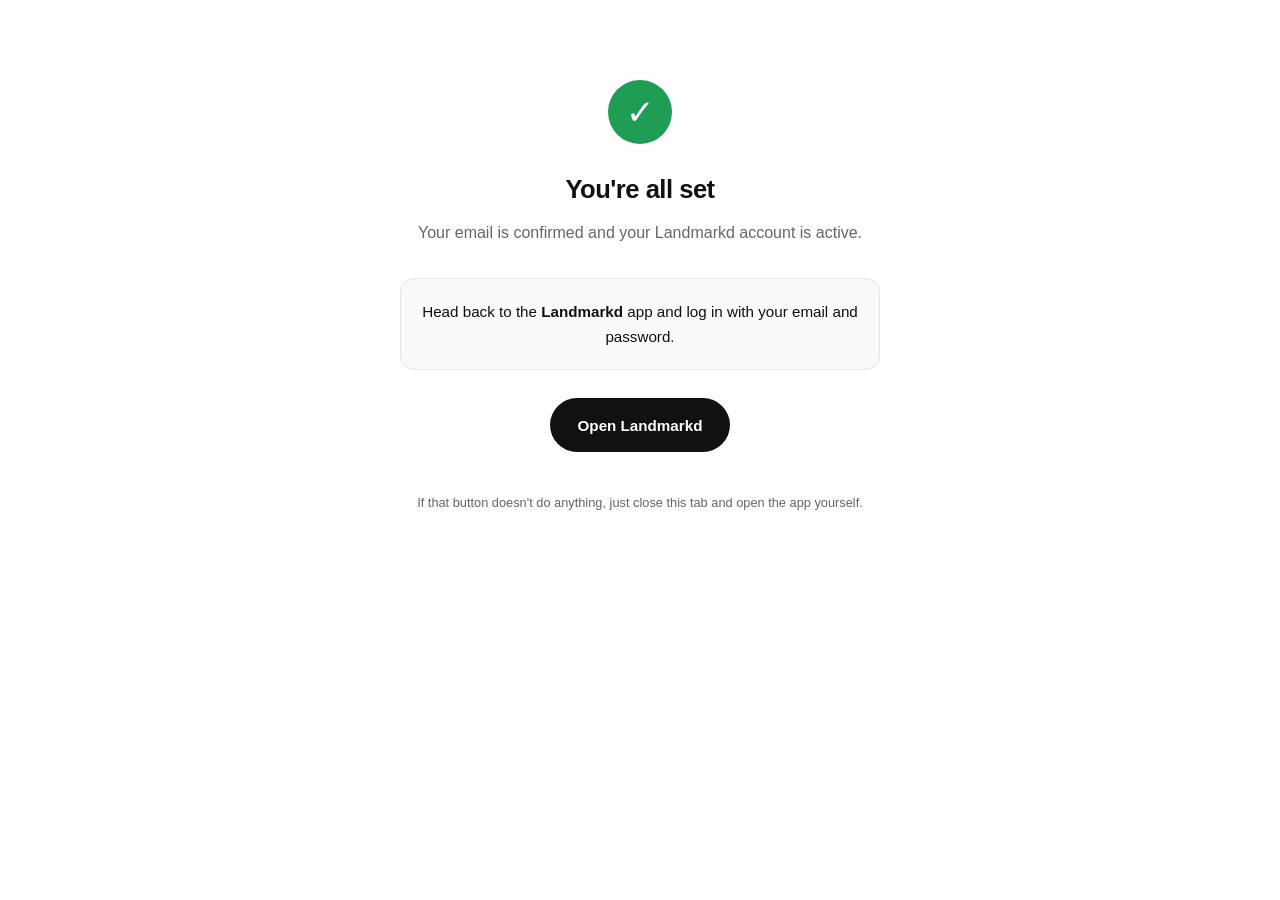
==== confirmed.html @ 179b4912 "Add email confirmation landing page" ====
<!doctype html>
<html lang="en">
<head>
<meta charset="utf-8">
<meta name="viewport" content="width=device-width, initial-scale=1">
<title>Landmarkd — Email Confirmed</title>
<style>
  :root { color-scheme: light dark; }
  body {
    font-family: Inter, -apple-system, BlinkMacSystemFont, "Segoe UI", sans-serif;
    max-width: 30rem; margin: 0 auto; padding: 5rem 1.5rem;
    line-height: 1.65; color: #111; background: #fff;
    text-align: center;
  }
  @media (prefers-color-scheme: dark) {
    body { color: #e8e8e8; background: #0e0e0e; }
    .card { background: #171717; border-color: #2a2a2a; }
    .btn { background: #fff; color: #0e0e0e; }
  }
  .check {
    width: 64px; height: 64px; border-radius: 50%;
    background: #1f9d55; color: #fff;
    display: flex; align-items: center; justify-content: center;
    font-size: 34px; margin: 0 auto 1.5rem;
  }
  h1 { font-size: 1.6rem; letter-spacing: -0.02em; margin: 0 0 .5rem; }
  p { margin: .6rem 0; color: #666; }
  @media (prefers-color-scheme: dark) { p { color: #999; } }
  .card {
    margin-top: 2rem; padding: 1.25rem;
    border: 1px solid #e5e5e5; border-radius: 14px;
    background: #fafafa; font-size: .95rem;
  }
  .btn {
    display: inline-block; margin-top: 1.75rem;
    padding: .9rem 1.75rem; border-radius: 999px;
    background: #111; color: #fff; text-decoration: none;
    font-weight: 600; font-size: .95rem;
  }
  .muted { font-size: .8rem; margin-top: 2.5rem; }
</style>
</head>
<body>
  <div class="check">&#10003;</div>
  <h1>You're all set</h1>
  <p>Your email is confirmed and your Landmarkd account is active.</p>

  <div class="card">
    Head back to the <strong>Landmarkd</strong> app and log in with your email and password.
  </div>

  <a class="btn" href="landmarkd://">Open Landmarkd</a>

  <p class="muted">If that button doesn't do anything, just close this tab and open the app yourself.</p>

<script>
  // The confirmation redirect carries access/refresh tokens in the URL fragment.
  // Nothing on this page needs them, and they shouldn't sit in the address bar
  // or browser history, so strip the fragment as soon as the page loads.
  if (window.location.hash) {
    history.replaceState(null, '', window.location.pathname + window.location.search);
  }
</script>
</body>
</html>
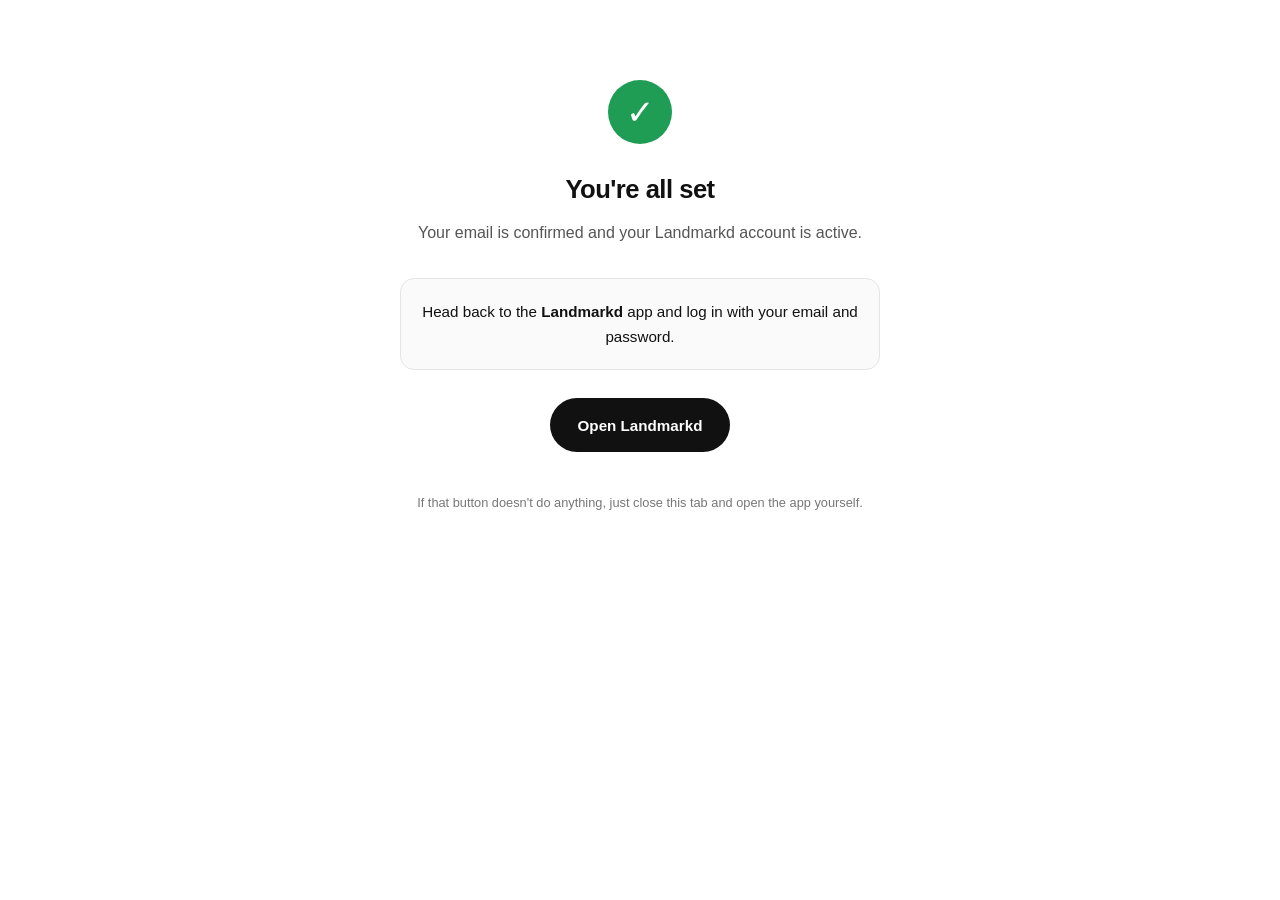
==== commit 997cd369: "Pin auth pages to light theme to fix white-on-white text" ====
--- a/confirmed.html
+++ b/confirmed.html
@@ -5,39 +5,40 @@
 <meta name="viewport" content="width=device-width, initial-scale=1">
 <title>Landmarkd — Email Confirmed</title>
 <style>
-  :root { color-scheme: light dark; }
+  /* Pinned to light on purpose. This page is opened from an email client, and
+     several in-app browsers apply a white background while still reporting
+     prefers-color-scheme: dark — which made the light-on-dark text render as
+     white-on-white. Every colour below is explicit so the two halves can never
+     disagree. */
+  :root { color-scheme: only light; }
+  html, body { background: #ffffff; }
   body {
     font-family: Inter, -apple-system, BlinkMacSystemFont, "Segoe UI", sans-serif;
     max-width: 30rem; margin: 0 auto; padding: 5rem 1.5rem;
-    line-height: 1.65; color: #111; background: #fff;
+    line-height: 1.65; color: #111111;
     text-align: center;
-  }
-  @media (prefers-color-scheme: dark) {
-    body { color: #e8e8e8; background: #0e0e0e; }
-    .card { background: #171717; border-color: #2a2a2a; }
-    .btn { background: #fff; color: #0e0e0e; }
   }
   .check {
     width: 64px; height: 64px; border-radius: 50%;
-    background: #1f9d55; color: #fff;
+    background: #1f9d55; color: #ffffff;
     display: flex; align-items: center; justify-content: center;
     font-size: 34px; margin: 0 auto 1.5rem;
   }
-  h1 { font-size: 1.6rem; letter-spacing: -0.02em; margin: 0 0 .5rem; }
-  p { margin: .6rem 0; color: #666; }
-  @media (prefers-color-scheme: dark) { p { color: #999; } }
+  h1 { font-size: 1.6rem; letter-spacing: -0.02em; margin: 0 0 .5rem; color: #111111; }
+  p { margin: .6rem 0; color: #555555; }
   .card {
     margin-top: 2rem; padding: 1.25rem;
     border: 1px solid #e5e5e5; border-radius: 14px;
-    background: #fafafa; font-size: .95rem;
+    background: #fafafa; font-size: .95rem; color: #111111;
   }
+  .card strong { color: #111111; }
   .btn {
     display: inline-block; margin-top: 1.75rem;
     padding: .9rem 1.75rem; border-radius: 999px;
-    background: #111; color: #fff; text-decoration: none;
+    background: #111111; color: #ffffff; text-decoration: none;
     font-weight: 600; font-size: .95rem;
   }
-  .muted { font-size: .8rem; margin-top: 2.5rem; }
+  .muted { font-size: .8rem; margin-top: 2.5rem; color: #777777; }
 </style>
 </head>
 <body>
